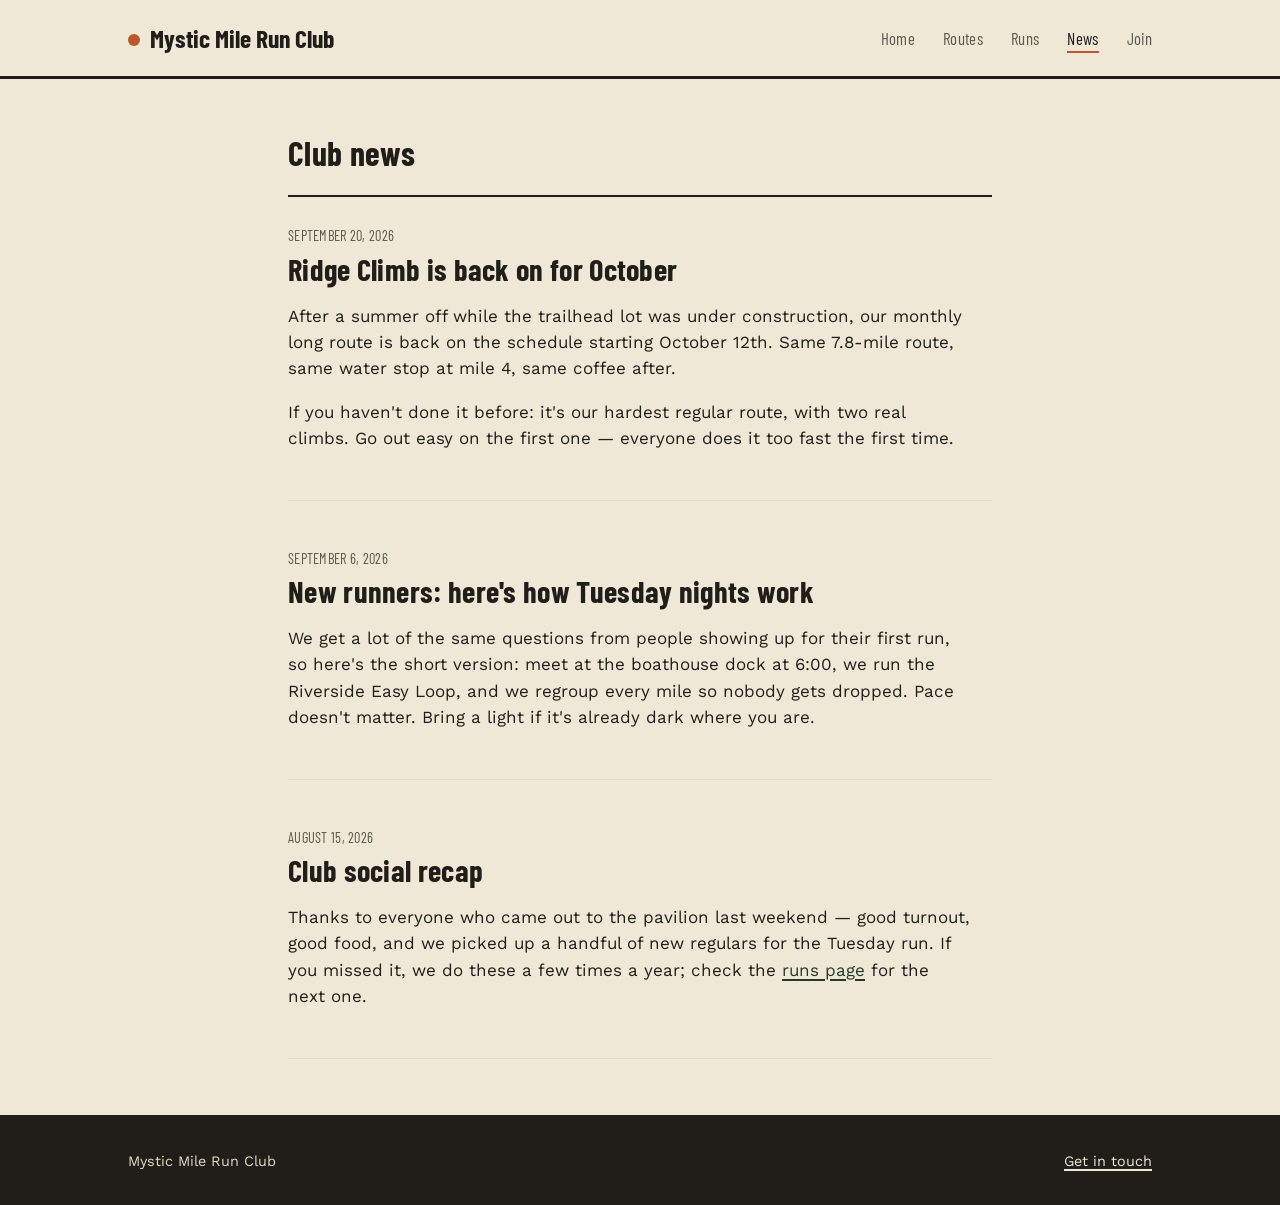
==== blog.html @ 00bc8770 "Initial Site" ====
<!DOCTYPE html>
<html lang="en">
<head>
<meta charset="UTF-8">
<meta name="viewport" content="width=device-width, initial-scale=1">
<title>News — Mystic Mile Run Club</title>
<link rel="stylesheet" href="css/style.css">
</head>
<body>

<header class="site-header">
  <div class="wrap">
    <a class="brand" href="index.html"><span class="brand-mark"></span>Mystic Mile Run Club</a>
    <nav class="primary-nav" aria-label="Primary">
      <ul>
        <li><a href="index.html">Home</a></li>
        <li><a href="routes.html">Routes</a></li>
        <li><a href="events.html">Runs</a></li>
        <li><a href="blog.html" aria-current="page">News</a></li>
        <li><a href="contact.html">Join</a></li>
      </ul>
    </nav>
  </div>
</header>

<section class="section">
  <div class="wrap" style="max-width: 760px;">
    <div class="section-head">
      <h2>Club news</h2>
    </div>

    <!-- Each post is a plain <article>. To add a new one, copy a block
         and paste it above the others (newest first). No build step needed. -->

    <article class="post">
      <p class="post-meta">SEPTEMBER 20, 2026</p>
      <h2>Ridge Climb is back on for October</h2>
      <p>After a summer off while the trailhead lot was under construction, our monthly long route is back on the schedule starting October 12th. Same 7.8-mile route, same water stop at mile 4, same coffee after.</p>
      <p>If you haven't done it before: it's our hardest regular route, with two real climbs. Go out easy on the first one — everyone does it too fast the first time.</p>
    </article>

    <article class="post">
      <p class="post-meta">SEPTEMBER 6, 2026</p>
      <h2>New runners: here's how Tuesday nights work</h2>
      <p>We get a lot of the same questions from people showing up for their first run, so here's the short version: meet at the boathouse dock at 6:00, we run the Riverside Easy Loop, and we regroup every mile so nobody gets dropped. Pace doesn't matter. Bring a light if it's already dark where you are.</p>
    </article>

    <article class="post">
      <p class="post-meta">AUGUST 15, 2026</p>
      <h2>Club social recap</h2>
      <p>Thanks to everyone who came out to the pavilion last weekend — good turnout, good food, and we picked up a handful of new regulars for the Tuesday run. If you missed it, we do these a few times a year; check the <a href="events.html">runs page</a> for the next one.</p>
    </article>

  </div>
</section>

<footer class="site-footer">
  <div class="wrap">
    <span>Mystic Mile Run Club</span>
    <span><a href="contact.html">Get in touch</a></span>
  </div>
</footer>

</body>
</html>
---- css/style.css ----
/* ==========================================================================
   Mystic Mile Run Club — stylesheet
   Rename "Mystic Mile" throughout, or just edit the --club-name usages
   and the text in each HTML file's header.
   ========================================================================== */

@import url('https://fonts.googleapis.com/css2?family=Barlow+Condensed:wght@500;600;700&family=Work+Sans:wght@400;500;600&display=swap');

:root {
  --bark: #211E19;
  --bark-soft: #34302A;
  --paper: #EFE8D6;
  --paper-dim: #E4DBC4;
  --moss: #38513C;
  --moss-dark: #263A29;
  --blaze: #C1552A;
  --blaze-dark: #9C4220;
  --slate: #5B5A4E;
  --chalk: #FFFFFF;

  --blaze-blue: #2E5C86;
  --blaze-yellow: #C99A2E;
  --blaze-red: #A83A2C;

  --font-display: 'Barlow Condensed', sans-serif;
  --font-body: 'Work Sans', sans-serif;

  --max-w: 1080px;
}

* { box-sizing: border-box; }

html {
  scroll-behavior: smooth;
}

body {
  margin: 0;
  background: var(--paper);
  color: var(--bark);
  font-family: var(--font-body);
  font-size: 17px;
  line-height: 1.55;
  -webkit-font-smoothing: antialiased;
}

@media (prefers-reduced-motion: reduce) {
  html { scroll-behavior: auto; }
  * { animation-duration: 0.01ms !important; transition-duration: 0.01ms !important; }
}

a { color: var(--moss-dark); text-decoration-thickness: 1.5px; text-underline-offset: 3px; }
a:hover { color: var(--blaze); }

:focus-visible {
  outline: 3px solid var(--blaze);
  outline-offset: 2px;
}

h1, h2, h3, h4 {
  font-family: var(--font-display);
  font-weight: 700;
  letter-spacing: 0.01em;
  line-height: 1.05;
  margin: 0 0 0.4em;
  color: var(--bark);
}

p { max-width: 62ch; }

.wrap {
  max-width: var(--max-w);
  margin: 0 auto;
  padding: 0 28px;
}

/* ---------- Header / nav ---------- */

.site-header {
  border-bottom: 3px solid var(--bark);
  background: var(--paper);
  position: sticky;
  top: 0;
  z-index: 20;
}

.site-header .wrap {
  display: flex;
  align-items: center;
  justify-content: space-between;
  padding-top: 18px;
  padding-bottom: 18px;
  gap: 24px;
  flex-wrap: wrap;
}

.brand {
  font-family: var(--font-display);
  font-size: 1.6rem;
  font-weight: 700;
  text-decoration: none;
  color: var(--bark);
  display: flex;
  align-items: baseline;
  gap: 10px;
}

.brand .brand-mark {
  display: inline-block;
  width: 12px;
  height: 12px;
  background: var(--blaze);
  border-radius: 50%;
  transform: translateY(-2px);
}

.brand:hover { color: var(--bark); }

nav.primary-nav ul {
  list-style: none;
  display: flex;
  gap: 28px;
  margin: 0;
  padding: 0;
  font-family: var(--font-display);
  font-size: 1.05rem;
  letter-spacing: 0.02em;
}

nav.primary-nav a {
  text-decoration: none;
  color: var(--slate);
  padding-bottom: 3px;
  border-bottom: 2px solid transparent;
}

nav.primary-nav a:hover,
nav.primary-nav a[aria-current="page"] {
  color: var(--bark);
  border-bottom-color: var(--blaze);
}

/* ---------- Hero ---------- */

.hero {
  position: relative;
  border-bottom: 3px solid var(--bark);
  overflow: hidden;
  background: var(--paper);
}

.hero .wrap {
  padding-top: 64px;
  padding-bottom: 56px;
  position: relative;
}

.hero-elevation {
  position: absolute;
  left: 0;
  right: 0;
  bottom: 0;
  width: 100%;
  height: auto;
  opacity: 0.55;
}

.hero h1 {
  font-size: clamp(2.6rem, 6vw, 4.6rem);
  max-width: 14ch;
  position: relative;
}

.hero .lede {
  font-size: 1.2rem;
  color: var(--bark-soft);
  max-width: 46ch;
  margin-top: 18px;
  position: relative;
}

.hero .cta-row {
  margin-top: 30px;
  display: flex;
  gap: 16px;
  flex-wrap: wrap;
  position: relative;
}

/* ---------- Buttons ---------- */

.btn {
  display: inline-block;
  font-family: var(--font-display);
  font-size: 1.05rem;
  letter-spacing: 0.02em;
  text-decoration: none;
  padding: 12px 22px;
  border: 2px solid var(--bark);
  border-radius: 2px;
  transition: transform 0.12s ease, background 0.12s ease, color 0.12s ease;
}

.btn-primary {
  background: var(--blaze);
  border-color: var(--blaze);
  color: var(--chalk);
}
.btn-primary:hover { background: var(--blaze-dark); border-color: var(--blaze-dark); color: var(--chalk); transform: translateY(-1px); }

.btn-ghost {
  background: transparent;
  color: var(--bark);
}
.btn-ghost:hover { background: var(--bark); color: var(--paper); transform: translateY(-1px); }

/* ---------- Sections ---------- */

.section {
  padding: 56px 0;
}

.section-dark {
  background: var(--moss-dark);
  color: var(--paper);
  border-top: 3px solid var(--bark);
  border-bottom: 3px solid var(--bark);
}

.section-dark h2, .section-dark h3 { color: var(--paper); }
.section-dark p { color: #D9D2BE; }
.section-dark a { color: #EFE0C9; }

.section-head {
  display: flex;
  align-items: baseline;
  justify-content: space-between;
  gap: 20px;
  flex-wrap: wrap;
  margin-bottom: 28px;
  border-bottom: 2px solid currentColor;
  padding-bottom: 12px;
}

.section-head h2 {
  font-size: 2.1rem;
}

.section-head .section-note {
  font-family: var(--font-body);
  font-size: 0.95rem;
  color: var(--slate);
}

/* ---------- Route "bib" list ---------- */

.route-grid {
  display: grid;
  grid-template-columns: minmax(280px, 1fr) minmax(320px, 1.1fr);
  gap: 32px;
  align-items: start;
}

@media (max-width: 820px) {
  .route-grid { grid-template-columns: 1fr; }
}

.route-list {
  display: flex;
  flex-direction: column;
  gap: 12px;
}

.bib {
  display: flex;
  align-items: center;
  gap: 18px;
  background: var(--chalk);
  border: 2px solid var(--bark);
  border-radius: 2px;
  padding: 14px 16px;
  cursor: pointer;
  text-align: left;
  width: 100%;
  font-family: var(--font-body);
}

.bib:hover, .bib.is-active {
  border-color: var(--blaze);
  background: #FFFDF8;
}

.bib.is-active { box-shadow: 4px 4px 0 var(--blaze); }

.bib-number {
  font-family: var(--font-display);
  font-size: 2.1rem;
  font-weight: 700;
  color: var(--slate);
  min-width: 2.4ch;
  text-align: right;
}

.bib.is-active .bib-number { color: var(--blaze); }

.bib-info { flex: 1; }

.bib-info h3 {
  font-size: 1.25rem;
  margin-bottom: 2px;
}

.bib-meta {
  font-size: 0.9rem;
  color: var(--slate);
  display: flex;
  gap: 10px;
  align-items: center;
  flex-wrap: wrap;
}

.blaze-tag {
  display: inline-flex;
  align-items: center;
  gap: 6px;
  font-family: var(--font-display);
  font-size: 0.85rem;
  letter-spacing: 0.02em;
  padding: 2px 8px 2px 6px;
  border-radius: 2px;
  color: var(--chalk);
}

.blaze-tag .swatch {
  width: 9px;
  height: 9px;
  border-radius: 1px;
  background: currentColor;
  display: inline-block;
}

.blaze-tag.blue { background: var(--blaze-blue); }
.blaze-tag.yellow { background: var(--blaze-yellow); color: var(--bark); }
.blaze-tag.red { background: var(--blaze-red); }

#map {
  height: 480px;
  border: 2px solid var(--bark);
  border-radius: 2px;
}

.map-legend {
  margin-top: 12px;
  font-size: 0.9rem;
  color: var(--slate);
  display: flex;
  gap: 18px;
  flex-wrap: wrap;
}

.map-legend span { display: inline-flex; align-items: center; gap: 6px; }
.map-legend .swatch { width: 10px; height: 10px; border-radius: 1px; }

/* ---------- Events / results-board list ---------- */

.event-row {
  display: grid;
  grid-template-columns: 90px 1fr auto;
  gap: 18px;
  align-items: center;
  padding: 16px 0;
  border-bottom: 1px solid var(--paper-dim);
}

.event-row:first-child { border-top: 1px solid var(--paper-dim); }

.event-date {
  font-family: var(--font-display);
  text-align: center;
  border-right: 2px solid var(--bark);
  padding-right: 14px;
}

.event-date .day { font-size: 2rem; font-weight: 700; line-height: 1; display: block; }
.event-date .month { font-size: 0.95rem; letter-spacing: 0.06em; color: var(--slate); }

.event-info h3 { font-size: 1.2rem; margin-bottom: 4px; }
.event-info p { margin: 0; color: var(--slate); font-size: 0.95rem; }

.event-meta {
  font-size: 0.9rem;
  color: var(--slate);
  text-align: right;
  white-space: nowrap;
}

.empty-state {
  padding: 24px 0;
  color: var(--slate);
  font-style: italic;
}

/* ---------- Blog ---------- */

.post {
  padding: 32px 0;
  border-bottom: 1px solid var(--paper-dim);
}
.post:first-of-type { padding-top: 0; }

.post-meta {
  font-size: 0.9rem;
  color: var(--slate);
  margin-bottom: 6px;
  font-family: var(--font-display);
  letter-spacing: 0.02em;
}

.post h2 { font-size: 1.9rem; margin-bottom: 10px; }

/* ---------- Forms ---------- */

form.contact-form {
  max-width: 560px;
}

.field {
  margin-bottom: 20px;
}

.field label {
  display: block;
  font-family: var(--font-display);
  font-size: 1.05rem;
  margin-bottom: 6px;
}

.field input,
.field textarea,
.field select {
  width: 100%;
  font-family: var(--font-body);
  font-size: 1rem;
  padding: 10px 12px;
  border: 2px solid var(--bark);
  border-radius: 2px;
  background: var(--chalk);
  color: var(--bark);
}

.field textarea { min-height: 120px; resize: vertical; }

.field-hint { font-size: 0.85rem; color: var(--slate); margin-top: 4px; }

.form-note {
  font-size: 0.9rem;
  color: var(--slate);
  margin-top: 20px;
}

/* ---------- Footer ---------- */

.site-footer {
  border-top: 3px solid var(--bark);
  background: var(--bark);
  color: var(--paper-dim);
  padding: 32px 0;
  font-size: 0.9rem;
}

.site-footer .wrap {
  display: flex;
  justify-content: space-between;
  gap: 16px;
  flex-wrap: wrap;
}

.site-footer a { color: var(--paper); }

/* ---------- Utility ---------- */

.overflow-x {
  overflow-x: auto;
}

@media (max-width: 640px) {
  .hero .wrap { padding-top: 44px; padding-bottom: 40px; }
  .site-header .wrap { padding-top: 14px; padding-bottom: 14px; }
  nav.primary-nav ul { gap: 18px; font-size: 0.95rem; }
}
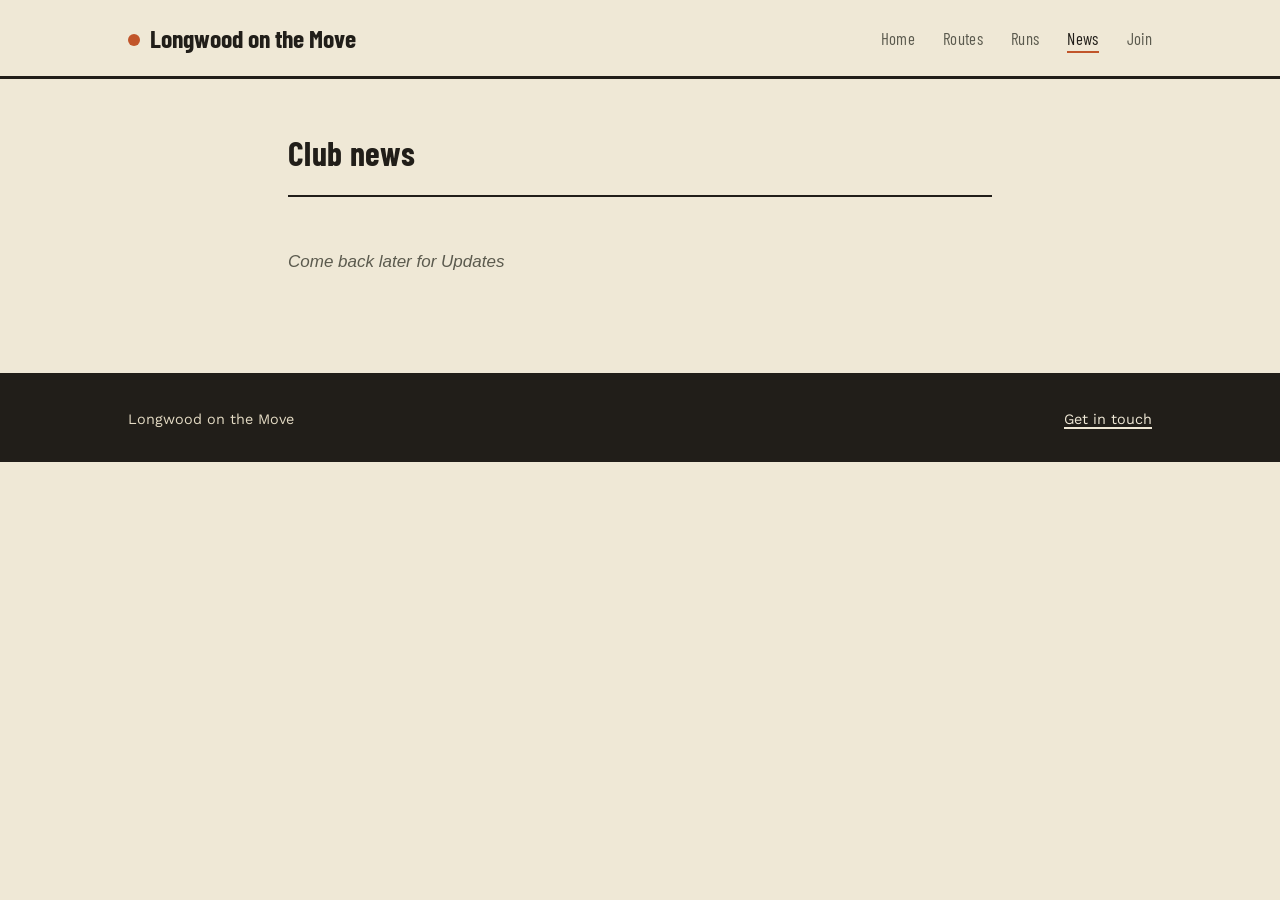
==== commit ac70fb73: "update #1" ====
--- a/blog.html
+++ b/blog.html
@@ -3,14 +3,14 @@
 <head>
 <meta charset="UTF-8">
 <meta name="viewport" content="width=device-width, initial-scale=1">
-<title>News — Mystic Mile Run Club</title>
+<title>News — Longwood on the Move</title>
 <link rel="stylesheet" href="css/style.css">
 </head>
 <body>
 
 <header class="site-header">
   <div class="wrap">
-    <a class="brand" href="index.html"><span class="brand-mark"></span>Mystic Mile Run Club</a>
+    <a class="brand" href="index.html"><span class="brand-mark"></span>Longwood on the Move</a>
     <nav class="primary-nav" aria-label="Primary">
       <ul>
         <li><a href="index.html">Home</a></li>
@@ -29,34 +29,17 @@
       <h2>Club news</h2>
     </div>
 
-    <!-- Each post is a plain <article>. To add a new one, copy a block
-         and paste it above the others (newest first). No build step needed. -->
+    <!-- Each post is a plain <article>. To add a new one, paste a block
+         above this comment (newest first). No build step needed. -->
 
-    <article class="post">
-      <p class="post-meta">SEPTEMBER 20, 2026</p>
-      <h2>Ridge Climb is back on for October</h2>
-      <p>After a summer off while the trailhead lot was under construction, our monthly long route is back on the schedule starting October 12th. Same 7.8-mile route, same water stop at mile 4, same coffee after.</p>
-      <p>If you haven't done it before: it's our hardest regular route, with two real climbs. Go out easy on the first one — everyone does it too fast the first time.</p>
-    </article>
-
-    <article class="post">
-      <p class="post-meta">SEPTEMBER 6, 2026</p>
-      <h2>New runners: here's how Tuesday nights work</h2>
-      <p>We get a lot of the same questions from people showing up for their first run, so here's the short version: meet at the boathouse dock at 6:00, we run the Riverside Easy Loop, and we regroup every mile so nobody gets dropped. Pace doesn't matter. Bring a light if it's already dark where you are.</p>
-    </article>
-
-    <article class="post">
-      <p class="post-meta">AUGUST 15, 2026</p>
-      <h2>Club social recap</h2>
-      <p>Thanks to everyone who came out to the pavilion last weekend — good turnout, good food, and we picked up a handful of new regulars for the Tuesday run. If you missed it, we do these a few times a year; check the <a href="events.html">runs page</a> for the next one.</p>
-    </article>
+    <p class="empty-state">Come back later for Updates</p>
 
   </div>
 </section>
 
 <footer class="site-footer">
   <div class="wrap">
-    <span>Mystic Mile Run Club</span>
+    <span>Longwood on the Move</span>
     <span><a href="contact.html">Get in touch</a></span>
   </div>
 </footer>
--- a/css/style.css
+++ b/css/style.css
@@ -1,6 +1,6 @@
 /* ==========================================================================
-   Mystic Mile Run Club — stylesheet
-   Rename "Mystic Mile" throughout, or just edit the --club-name usages
+   Longwood on the Move — stylesheet
+   Rename "Longwood on the Move" throughout, or just edit the --club-name usages
    and the text in each HTML file's header.
    ========================================================================== */
 
@@ -458,6 +458,20 @@
   margin-top: 20px;
 }
 
+.flier-embed {
+  max-width: 420px;
+  border: 2px solid var(--bark);
+  border-radius: 2px;
+  background: var(--chalk);
+  overflow: hidden;
+}
+
+.flier-embed img {
+  display: block;
+  width: 100%;
+  height: auto;
+}
+
 /* ---------- Footer ---------- */
 
 .site-footer {
